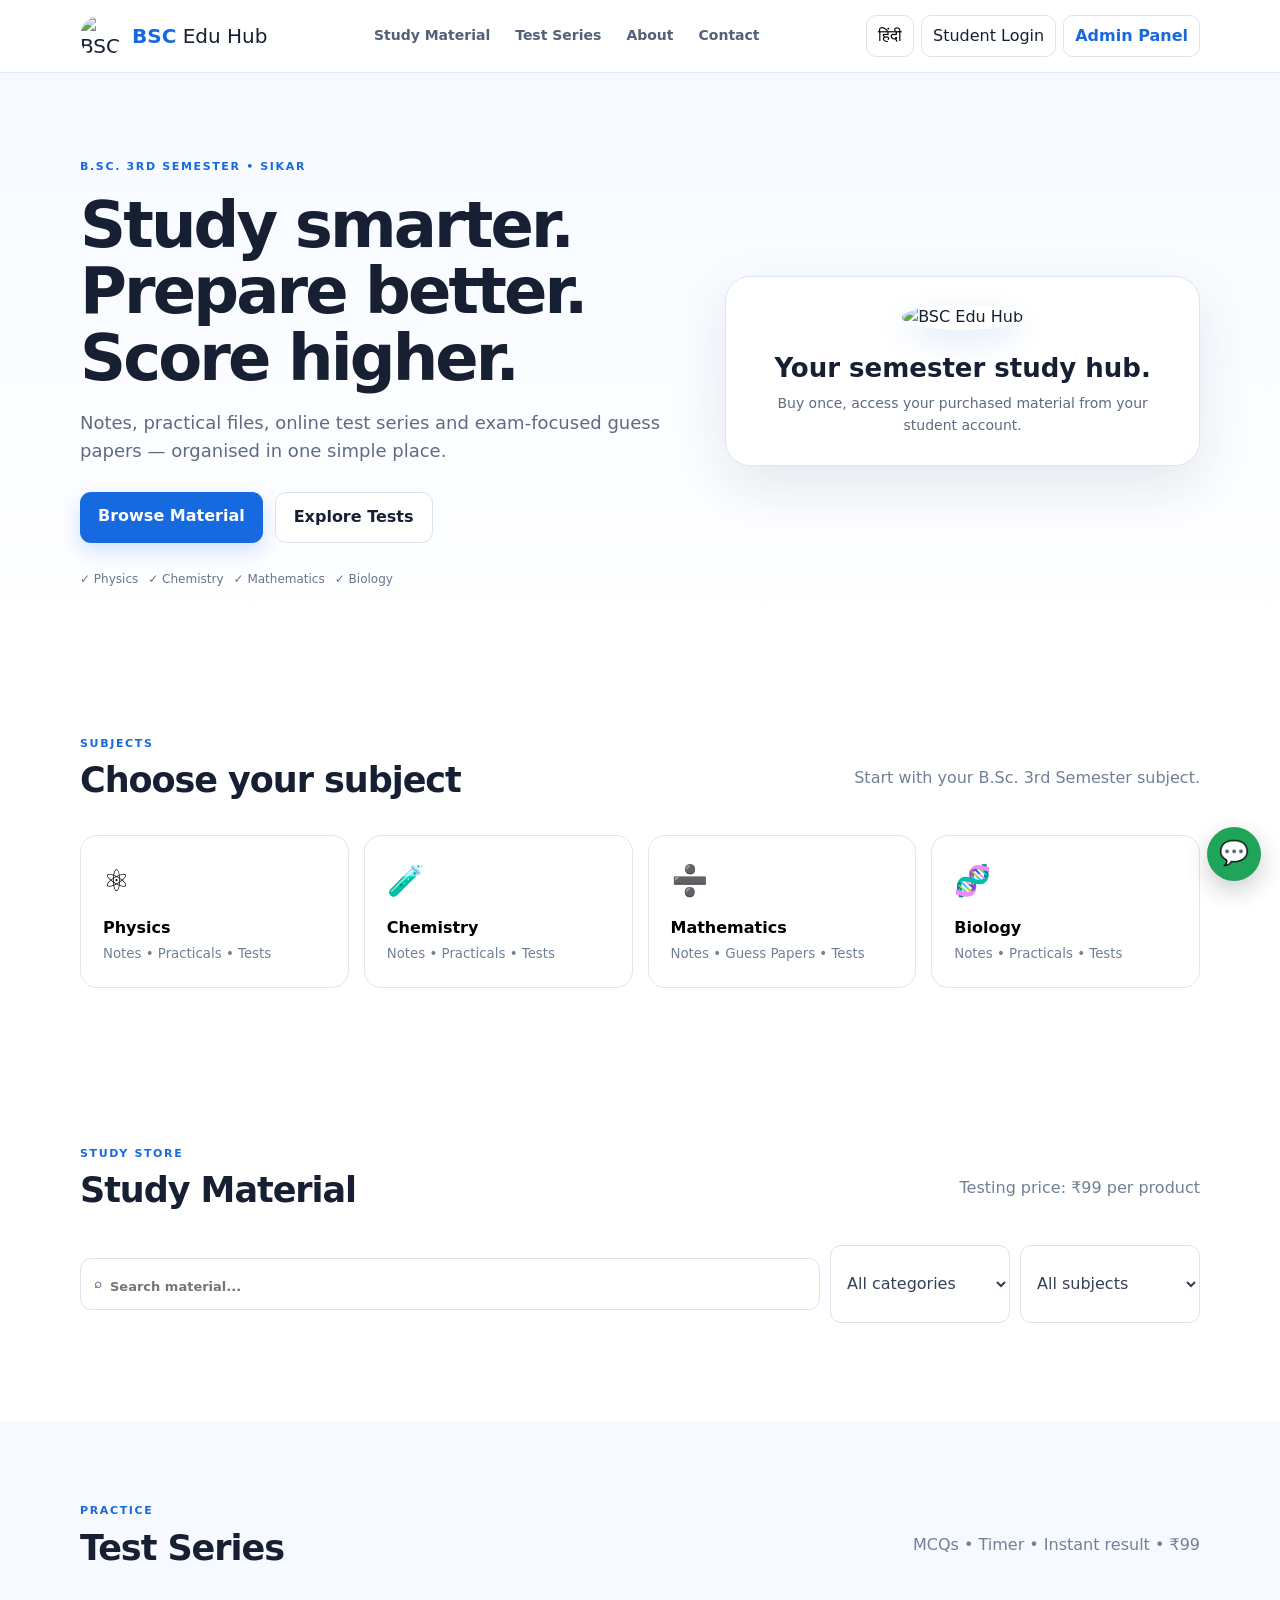
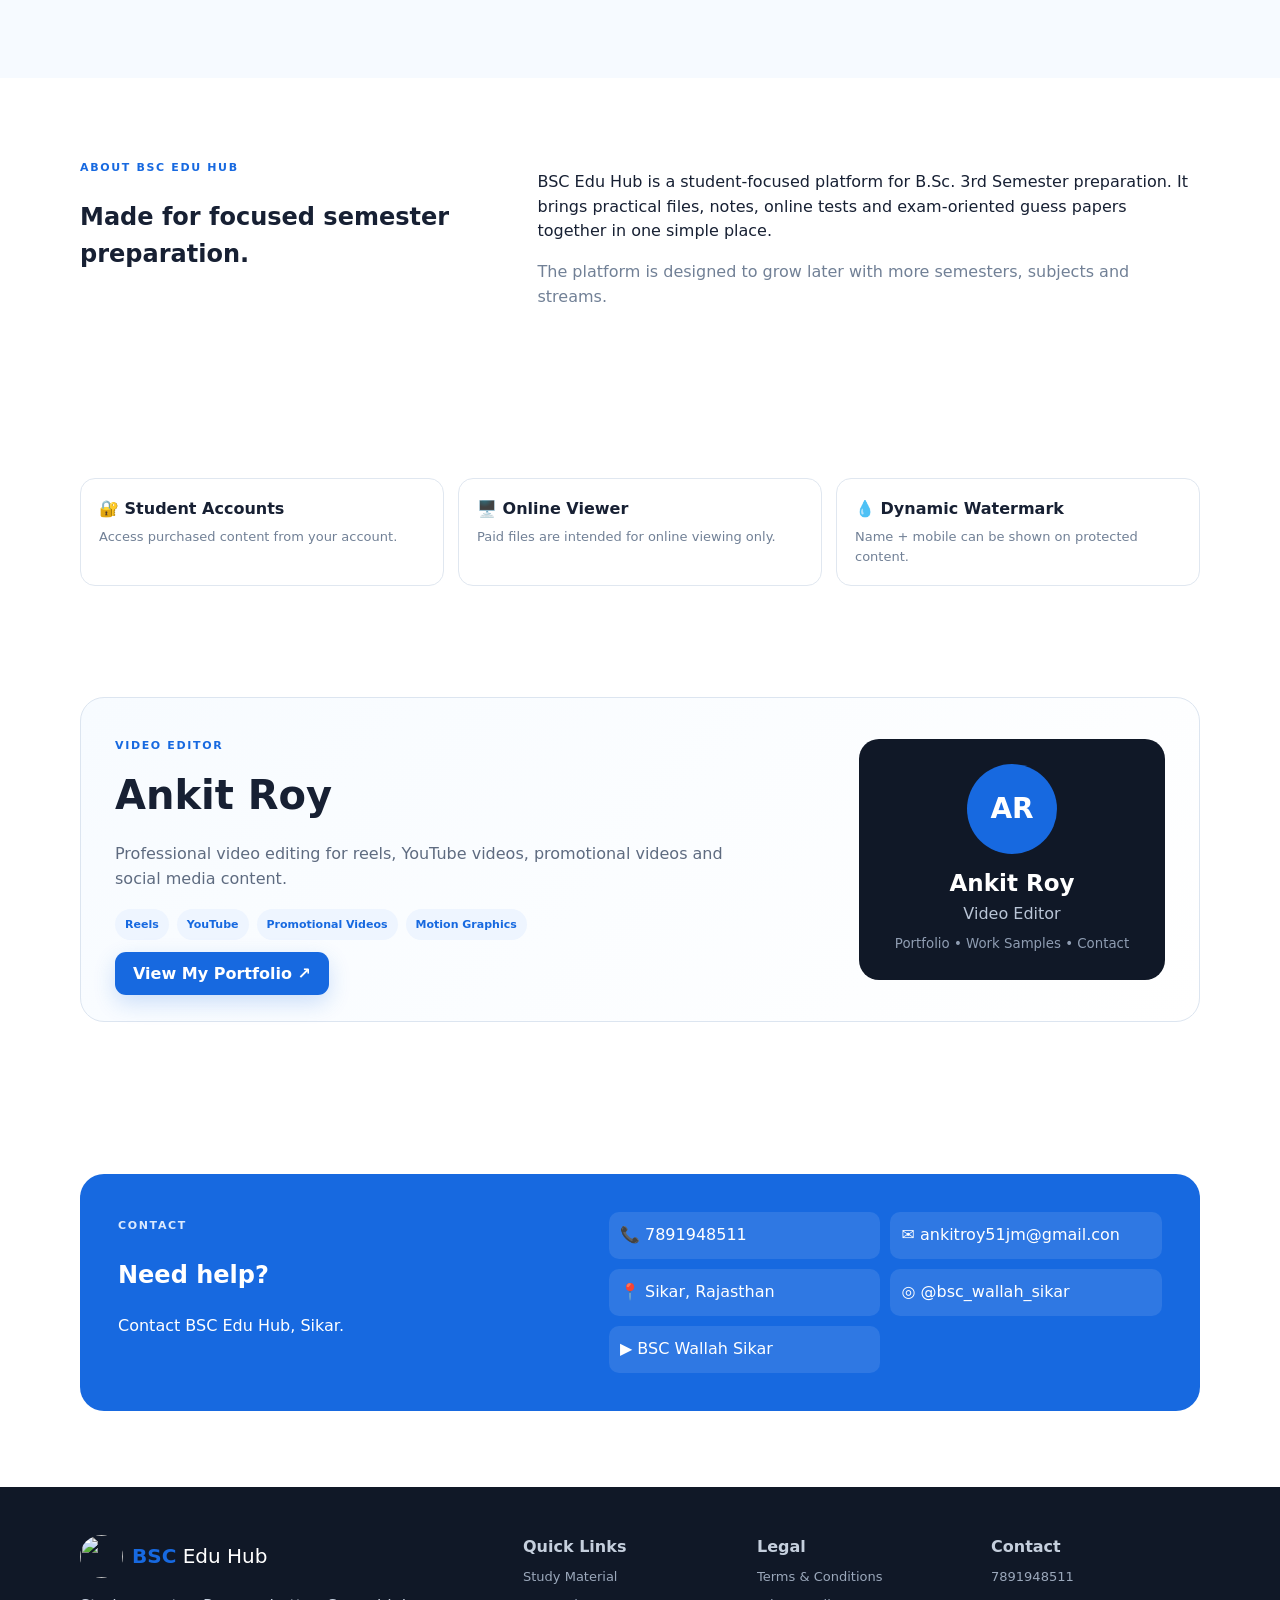
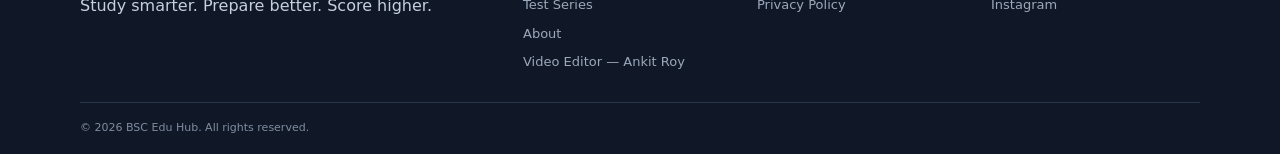
==== index.html @ 23638762 "Add files via upload" ====
<!doctype html>
<html lang="en">
<head>
<meta charset="utf-8">
<meta name="viewport" content="width=device-width,initial-scale=1">
<meta name="description" content="BSC Edu Hub — B.Sc. 3rd Semester study material, practical files, test series and exam guess papers.">
<title>BSC Edu Hub | B.Sc. 3rd Semester</title>
<link rel="icon" href="assets/bsc-edu-hub-logo.png">
<link rel="stylesheet" href="styles.css">
</head>
<body>
<header class="site-header">
  <div class="container nav">
    <a class="brand" href="#home"><img src="assets/bsc-edu-hub-logo.png" alt="BSC Edu Hub logo"><span><b>BSC</b> Edu Hub</span></a>
    <nav id="nav"><a href="#materials">Study Material</a><a href="#tests">Test Series</a><a href="#about">About</a><a href="#contact">Contact</a></nav>
    <div class="nav-actions"><button id="langBtn" class="ghost">हिंदी</button><a class="ghost" href="student.html">Student Login</a><a class="admin-pill" href="admin.html">Admin Panel</a><button id="menuBtn" class="menu">☰</button></div>
  </div>
</header>

<main id="home">
<section class="hero"><div class="container hero-grid">
  <div><span class="eyebrow">B.Sc. 3rd Semester • Sikar</span><h1>Study smarter. Prepare better. Score higher.</h1><p>Notes, practical files, online test series and exam-focused guess papers — organised in one simple place.</p><div class="actions"><a class="btn primary" href="#materials">Browse Material</a><a class="btn secondary" href="#tests">Explore Tests</a></div><div class="trust"><span>✓ Physics</span><span>✓ Chemistry</span><span>✓ Mathematics</span><span>✓ Biology</span></div></div>
  <div class="hero-card"><img src="assets/bsc-edu-hub-logo.png" alt="BSC Edu Hub"><h3>Your semester study hub.</h3><p>Buy once, access your purchased material from your student account.</p></div>
</div></section>

<section class="section"><div class="container"><div class="section-head"><div><span class="eyebrow">Subjects</span><h2>Choose your subject</h2></div><p>Start with your B.Sc. 3rd Semester subject.</p></div>
<div class="subject-grid">
<button class="subject-card" data-subject="Physics"><span>⚛️</span><b>Physics</b><small>Notes • Practicals • Tests</small></button>
<button class="subject-card" data-subject="Chemistry"><span>🧪</span><b>Chemistry</b><small>Notes • Practicals • Tests</small></button>
<button class="subject-card" data-subject="Mathematics"><span>➗</span><b>Mathematics</b><small>Notes • Guess Papers • Tests</small></button>
<button class="subject-card" data-subject="Biology"><span>🧬</span><b>Biology</b><small>Notes • Practicals • Tests</small></button>
</div></div></section>

<section class="section" id="materials"><div class="container">
<div class="section-head"><div><span class="eyebrow">Study Store</span><h2>Study Material</h2></div><p>Testing price: ₹99 per product</p></div>
<div class="toolbar"><label class="search">⌕ <input id="search" placeholder="Search material..."></label><select id="cat"><option value="all">All categories</option><option>Notes</option><option>Practical Files</option><option>Guess Papers</option></select><select id="sub"><option value="all">All subjects</option><option>Physics</option><option>Chemistry</option><option>Mathematics</option><option>Biology</option></select></div>
<div id="products" class="product-grid"></div>
</div></section>

<section class="section blue-bg" id="tests"><div class="container"><div class="section-head"><div><span class="eyebrow">Practice</span><h2>Test Series</h2></div><p>MCQs • Timer • Instant result • ₹99</p></div><div id="testsGrid" class="product-grid"></div></div></section>

<section class="section" id="about"><div class="container about-grid"><div><span class="eyebrow">About BSC Edu Hub</span><h2>Made for focused semester preparation.</h2></div><div><p>BSC Edu Hub is a student-focused platform for B.Sc. 3rd Semester preparation. It brings practical files, notes, online tests and exam-oriented guess papers together in one simple place.</p><p class="muted">The platform is designed to grow later with more semesters, subjects and streams.</p></div></div></section>

<section class="section"><div class="container feature-strip"><div><b>🔐 Student Accounts</b><span>Access purchased content from your account.</span></div><div><b>🖥️ Online Viewer</b><span>Paid files are intended for online viewing only.</span></div><div><b>💧 Dynamic Watermark</b><span>Name + mobile can be shown on protected content.</span></div></div></section>


<section class="section editor-section" id="editor">
  <div class="container editor-card">
    <div class="editor-copy">
      <span class="eyebrow">Video Editor</span>
      <h2>Ankit Roy</h2>
      <p>Professional video editing for reels, YouTube videos, promotional videos and social media content.</p>
      <div class="editor-tags"><span>Reels</span><span>YouTube</span><span>Promotional Videos</span><span>Motion Graphics</span></div>
      <a class="btn primary" href="https://ankitroy51jm.github.io/" target="_blank" rel="noopener">View My Portfolio ↗</a>
    </div>
    <div class="editor-visual">
      <div class="editor-avatar">AR</div>
      <b>Ankit Roy</b>
      <span>Video Editor</span>
      <small>Portfolio • Work Samples • Contact</small>
    </div>
  </div>
</section>

<section class="section" id="contact"><div class="container contact-card"><div><span class="eyebrow">Contact</span><h2>Need help?</h2><p>Contact BSC Edu Hub, Sikar.</p></div><div class="contact-items"><a href="tel:7891948511">📞 7891948511</a><a href="mailto:ankitroy51jm@gmail.con">✉️ ankitroy51jm@gmail.con</a><span>📍 Sikar, Rajasthan</span><a href="https://instagram.com/bsc_wallah_sikar" target="_blank">◎ @bsc_wallah_sikar</a><a href="https://youtube.com/@bscwallahsikar" target="_blank">▶ BSC Wallah Sikar</a></div></div></section>
</main>

<footer><div class="container footer-grid"><div><div class="brand footer-brand"><img src="assets/bsc-edu-hub-logo.png" alt=""><span><b>BSC</b> Edu Hub</span></div><p>Study smarter. Prepare better. Score higher.</p></div><div><b>Quick Links</b><a href="#materials">Study Material</a><a href="#tests">Test Series</a><a href="#about">About</a><a href="#editor">Video Editor — Ankit Roy</a></div><div><b>Legal</b><a href="terms.html">Terms & Conditions</a><a href="privacy.html">Privacy Policy</a></div><div><b>Contact</b><a href="tel:7891948511">7891948511</a><a href="https://instagram.com/bsc_wallah_sikar">Instagram</a></div></div><div class="container copyright">© 2026 BSC Edu Hub. All rights reserved.</div></footer>
<a class="whatsapp" href="https://wa.me/917891948511?text=Hello%20BSC%20Edu%20Hub%2C%20I%20need%20help." target="_blank">💬</a>

<div class="modal" id="productModal"><div class="modal-box"><button class="close" data-close>×</button><div id="productDetail"></div></div></div>
<script src="app.js"></script>
</body></html>
---- styles.css ----
*{box-sizing:border-box}html{scroll-behavior:smooth}body{margin:0;font-family:Inter,system-ui,-apple-system,"Segoe UI",sans-serif;color:#172033;background:#fff;line-height:1.55}a{text-decoration:none;color:inherit}button,input,select{font:inherit}.container{width:min(1120px,92%);margin:auto}.site-header{position:sticky;top:0;z-index:20;background:rgba(255,255,255,.96);backdrop-filter:blur(12px);border-bottom:1px solid #e5eaf2}.nav{height:72px;display:flex;align-items:center;justify-content:space-between;gap:20px}.brand{display:flex;align-items:center;gap:9px;font-size:20px}.brand img{width:43px;height:43px;object-fit:cover;border-radius:50%}.brand b{color:#1769e0}.nav nav{display:flex;gap:25px;font-size:14px;font-weight:700;color:#526078}.nav nav a:hover{color:#1769e0}.nav-actions{display:flex;gap:7px;align-items:center}.ghost,.admin-pill{border:1px solid #dbe3ee;background:#fff;padding:8px 11px;border-radius:10px;cursor:pointer}.admin-pill{color:#1769e0;font-weight:800}.menu{display:none;border:1px solid #dbe3ee;background:#fff;padding:8px 10px;border-radius:10px}.hero{padding:80px 0 65px;background:linear-gradient(#f6faff,#fff)}.hero-grid{display:grid;grid-template-columns:1.1fr .9fr;gap:65px;align-items:center}.eyebrow{font-size:11px;letter-spacing:.15em;text-transform:uppercase;font-weight:850;color:#1769e0}.hero h1{font-size:clamp(42px,5vw,64px);line-height:1.04;letter-spacing:-.045em;margin:14px 0}.hero p{font-size:18px;color:#5e6b80;max-width:650px}.actions{display:flex;gap:12px;margin:27px 0}.btn{border:0;border-radius:11px;padding:12px 18px;font-weight:800;cursor:pointer}.primary{background:#1769e0;color:#fff;box-shadow:0 8px 22px rgba(23,105,224,.2)}.secondary{background:#fff;border:1px solid #dbe3ee}.small{padding:8px 13px;background:#eef5ff;color:#1769e0}.full{width:100%}.trust{display:flex;gap:10px;flex-wrap:wrap;font-size:12px;color:#68758a}.hero-card{background:#fff;border:1px solid #dce5f0;border-radius:25px;padding:28px;box-shadow:0 22px 55px rgba(30,65,110,.11);text-align:center}.hero-card img{width:min(260px,75%);border-radius:50%;box-shadow:0 10px 30px rgba(23,105,224,.14)}.hero-card h3{font-size:26px;margin:18px 0 5px}.hero-card p{font-size:14px;margin:auto}.section{padding:76px 0}.section-head{display:flex;align-items:end;justify-content:space-between;gap:25px;margin-bottom:28px}.section-head h2,.about h2,.contact h2{font-size:35px;line-height:1.15;margin:6px 0;letter-spacing:-.03em}.section-head p,.muted{color:#718096}.subject-grid{display:grid;grid-template-columns:repeat(4,1fr);gap:15px}.subject-card{text-align:left;border:1px solid #e0e7f0;background:#fff;border-radius:17px;padding:22px;cursor:pointer}.subject-card:hover{border-color:#a9c8f2;transform:translateY(-2px)}.subject-card span{font-size:30px;display:block;margin-bottom:12px}.subject-card b,.subject-card small{display:block}.subject-card small{color:#718096;margin-top:3px}.toolbar{display:grid;grid-template-columns:1fr 180px 180px;gap:10px;margin-bottom:22px}.search{display:flex;align-items:center;gap:8px;border:1px solid #dbe3ee;border-radius:11px;padding:0 13px;color:#718096}.search input{border:0;outline:0;padding:12px 0;width:100%}.toolbar select{border:1px solid #dbe3ee;border-radius:11px;background:#fff;padding:12px;color:#344054}.product-grid{display:grid;grid-template-columns:repeat(3,1fr);gap:15px}.product-card{border:1px solid #e0e7f0;border-radius:17px;padding:20px;display:flex;flex-direction:column;min-height:245px}.product-icon{font-size:30px}.product-icon.big{font-size:46px}.tag{display:inline-block;width:max-content;background:#eef5ff;color:#1769e0;border-radius:99px;padding:4px 8px;font-size:10px;font-weight:850;margin:13px 0 7px}.product-card h3{font-size:17px;line-height:1.3;margin:0 0 7px}.product-card p{font-size:13px;color:#718096}.card-bottom,.purchase{display:flex;justify-content:space-between;align-items:center;margin-top:auto;padding-top:16px}.blue-bg{background:#f6faff}.about-grid{display:grid;grid-template-columns:.75fr 1.25fr;gap:60px}.about p{font-size:17px}.feature-strip{display:grid;grid-template-columns:repeat(3,1fr);gap:14px}.feature-strip div{border:1px solid #e0e7f0;border-radius:15px;padding:18px}.feature-strip b,.feature-strip span{display:block}.feature-strip span{color:#718096;font-size:13px;margin-top:5px}.contact-card{background:#1769e0;color:#fff;border-radius:24px;padding:38px;display:grid;grid-template-columns:1fr 1.2fr;gap:30px}.contact-card .eyebrow{color:#dbeafe}.contact-items{display:grid;grid-template-columns:1fr 1fr;gap:10px}.contact-items a,.contact-items span{background:rgba(255,255,255,.1);padding:11px;border-radius:10px}footer{background:#101827;color:#c5cfdd;padding:48px 0 18px}.footer-grid{display:grid;grid-template-columns:2fr 1fr 1fr 1fr;gap:25px}.footer-grid a{display:block;color:#9ba8bb;font-size:13px;margin-top:8px}.footer-brand{color:#fff}.copyright{border-top:1px solid #283448;margin-top:30px;padding-top:16px;font-size:11px;color:#7f8ca0}.whatsapp{position:fixed;right:19px;bottom:19px;background:#1fa45a;color:#fff;width:54px;height:54px;border-radius:50%;display:grid;place-items:center;font-size:24px;box-shadow:0 9px 25px rgba(0,0,0,.2);z-index:30}.modal{position:fixed;inset:0;background:rgba(10,20,35,.55);display:none;align-items:center;justify-content:center;padding:18px;z-index:50}.modal.open{display:flex}.modal-box{position:relative;width:min(600px,100%);max-height:91vh;overflow:auto;background:#fff;border-radius:20px;padding:28px;box-shadow:0 30px 80px rgba(0,0,0,.25)}.modal-box.wide{width:min(1000px,100%)}.close{position:absolute;right:14px;top:12px;border:0;background:#f0f3f7;border-radius:50%;width:34px;height:34px;font-size:22px;cursor:pointer}.tabs{display:flex;gap:5px;background:#f1f4f8;padding:4px;border-radius:11px;margin:18px 0}.tab{flex:1;border:0;background:transparent;padding:9px;border-radius:8px;cursor:pointer}.tab.active{background:#fff;font-weight:800;box-shadow:0 2px 8px #dfe5ed}.hidden{display:none}label{display:block;font-size:13px;font-weight:750;margin:13px 0}label input{display:block;width:100%;border:1px solid #dbe3ee;border-radius:10px;padding:12px;margin-top:6px;outline:0}.form-msg{font-size:13px;color:#1769e0}.notice,.admin-note{margin-top:16px;background:#f6faff;border:1px solid #dce9fa;border-radius:12px;padding:13px;font-size:12px;color:#5d6b80}.preview{background:#f6f8fb;border:1px dashed #cbd6e5;border-radius:13px;padding:35px;text-align:center;color:#718096;margin:20px 0}.purchase b{font-size:25px}.admin-header{display:flex;justify-content:space-between;align-items:flex-start;gap:20px}.status{font-size:12px;background:#fff7df;color:#8a6500;border:1px solid #f1dc9c;padding:7px 10px;border-radius:99px}.admin-grid{display:grid;grid-template-columns:180px 1fr;gap:20px;margin-top:25px}.admin-side{border-right:1px solid #e4e9f1;padding-right:12px}.side{width:100%;text-align:left;border:0;background:#fff;padding:11px;border-radius:9px;cursor:pointer;margin-bottom:5px;color:#526078}.side.active{background:#eef5ff;color:#1769e0;font-weight:800}.admin-title{display:flex;justify-content:space-between;align-items:center;gap:15px}.admin-title h3{margin:0}.table{border:1px solid #e1e7ef;border-radius:13px;overflow:auto;margin-top:18px}.tr{display:grid;grid-template-columns:2fr 1fr 1fr 80px;gap:10px;padding:12px 14px;border-bottom:1px solid #edf0f5;font-size:12px;min-width:620px}.tr:last-child{border:0}.th{font-weight:800;background:#f7f9fc}.stats{display:grid;grid-template-columns:repeat(4,1fr);gap:10px}.stats div{border:1px solid #e1e7ef;border-radius:13px;padding:18px}.stats b,.stats span{display:block}.stats b{font-size:25px}.stats span{font-size:12px;color:#718096;margin-top:4px}.empty{padding:35px;border:1px dashed #cbd6e5;border-radius:13px;text-align:center;color:#718096}.mobile-open{display:flex!important}@media(max-width:850px){.hero-grid,.about-grid,.contact-card{grid-template-columns:1fr}.subject-grid{grid-template-columns:1fr 1fr}.product-grid{grid-template-columns:1fr 1fr}.toolbar{grid-template-columns:1fr 1fr}.search{grid-column:1/-1}.feature-strip{grid-template-columns:1fr}.footer-grid{grid-template-columns:1fr 1fr}.nav nav{display:none}.nav nav.mobile-open{position:absolute;top:72px;left:0;right:0;background:#fff;padding:16px 4%;display:flex;flex-direction:column;border-bottom:1px solid #e5eaf2}.menu{display:block}.admin-grid{grid-template-columns:1fr}.admin-side{border-right:0;border-bottom:1px solid #e5eaf2;padding:0 0 10px;display:flex;gap:5px;overflow:auto}.side{white-space:nowrap;width:auto}}@media(max-width:560px){.nav{height:64px}.brand{font-size:16px}.brand img{width:36px;height:36px}.nav-actions .admin-pill{display:none}.hero{padding-top:55px}.hero h1{font-size:41px}.section{padding:55px 0}.section-head{display:block}.section-head p{margin-top:8px}.subject-grid,.product-grid,.footer-grid,.contact-items,.stats{grid-template-columns:1fr}.toolbar{grid-template-columns:1fr}.search{grid-column:auto}.actions{flex-direction:column}.admin-title{display:block}.admin-title .btn{margin-top:12px}.contact-card{padding:28px}}


/* v4: Video Editor + portal/admin UI */
.editor-section{padding-top:35px}
.editor-card{display:grid;grid-template-columns:1.4fr .6fr;gap:30px;align-items:center;border:1px solid #dce5f0;border-radius:24px;padding:34px;background:linear-gradient(135deg,#f7fbff,#fff)}
.editor-copy h2{font-size:40px;margin:7px 0}
.editor-copy p{color:#5e6b80;max-width:650px;font-size:16px}
.editor-tags{display:flex;flex-wrap:wrap;gap:8px;margin:18px 0 22px}
.editor-tags span{padding:7px 10px;background:#eef5ff;color:#1769e0;border-radius:99px;font-size:11px;font-weight:800}
.editor-visual{min-height:220px;border-radius:20px;background:#101827;color:#fff;display:flex;flex-direction:column;align-items:center;justify-content:center;text-align:center;padding:25px}
.editor-avatar{width:90px;height:90px;border-radius:50%;display:grid;place-items:center;background:#1769e0;font-size:28px;font-weight:900;margin-bottom:12px}
.editor-visual b{font-size:23px}.editor-visual span{color:#b9c5d6}.editor-visual small{margin-top:8px;color:#8f9db2}
.portal-layout{display:grid;grid-template-columns:1.2fr .8fr;gap:20px;align-items:start}
.portal-card{background:#fff;border:1px solid #dce5f0;border-radius:20px;padding:28px;box-shadow:0 15px 45px rgba(30,65,110,.07)}
.portal-card h1{font-size:40px;line-height:1.1;margin:8px 0}
.account-card{min-height:280px}
.account-profile{display:flex;gap:14px;align-items:center;padding:15px;border:1px solid #e1e7ef;border-radius:14px;margin:18px 0}
.account-avatar{width:52px;height:52px;border-radius:50%;background:#eef5ff;color:#1769e0;display:grid;place-items:center;font-weight:900;font-size:20px}
.account-profile h3{margin:0 0 3px}.account-profile p{margin:2px 0;color:#718096;font-size:12px}
.admin-login{width:min(520px,100%);margin:30px auto}
.admin-login h1{font-size:40px;margin:8px 0}
.quick-actions{display:flex;flex-wrap:wrap;gap:10px;margin-top:18px}
.form-card{margin-top:18px;padding:20px;border:1px solid #dce5f0;border-radius:14px;background:#f8fbff}
.form-grid{display:grid;grid-template-columns:1fr 1fr;gap:0 14px}
.form-actions{display:flex;gap:10px;margin-top:8px}
.tr-material{grid-template-columns:2fr 1fr 1fr 80px 85px}
.tr-test{grid-template-columns:2fr 1fr 90px 80px 85px}
.tr-student{grid-template-columns:1.4fr 1fr 1fr 1fr 85px}
code{background:#eef2f7;padding:2px 5px;border-radius:5px}
@media(max-width:850px){.editor-card,.portal-layout{grid-template-columns:1fr}.form-grid{grid-template-columns:1fr}.tr-material,.tr-test,.tr-student{min-width:720px}}
@media(max-width:560px){.editor-copy h2,.portal-card h1,.admin-login h1{font-size:32px}.editor-card{padding:24px}}
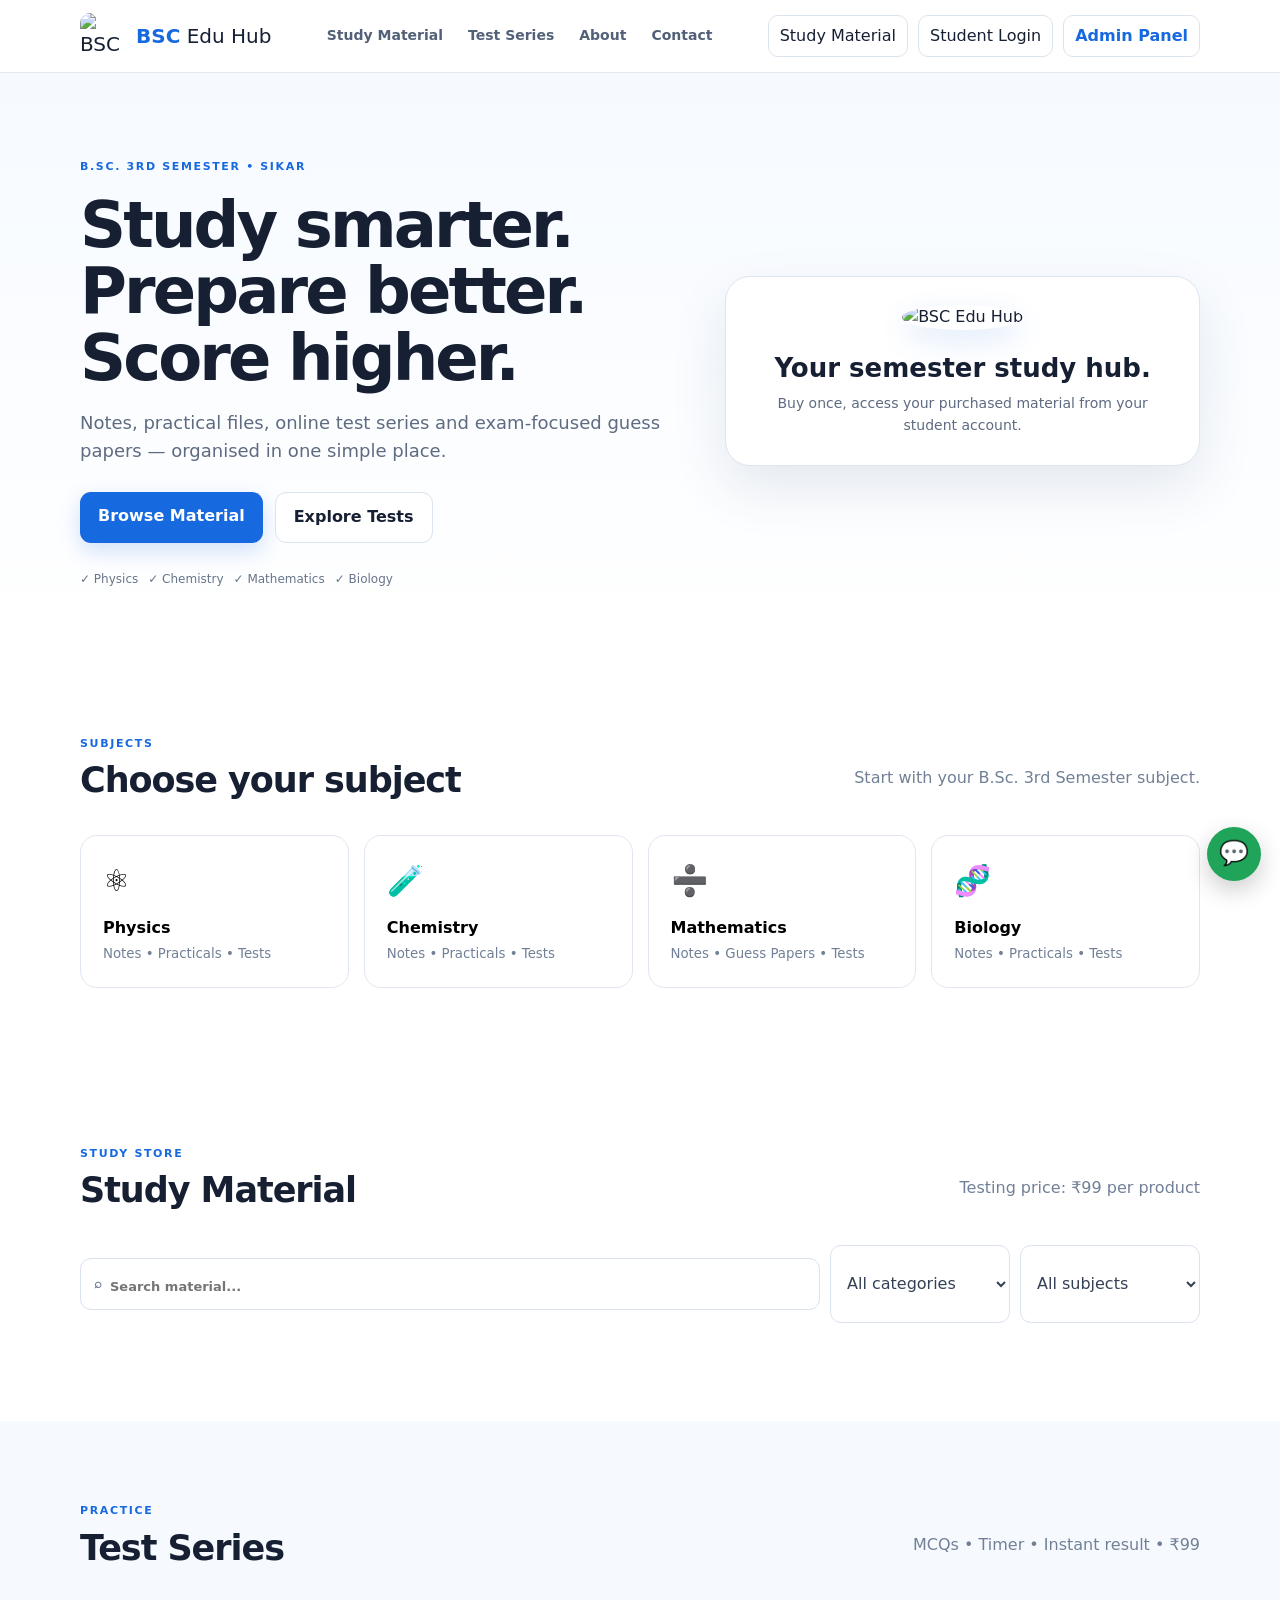
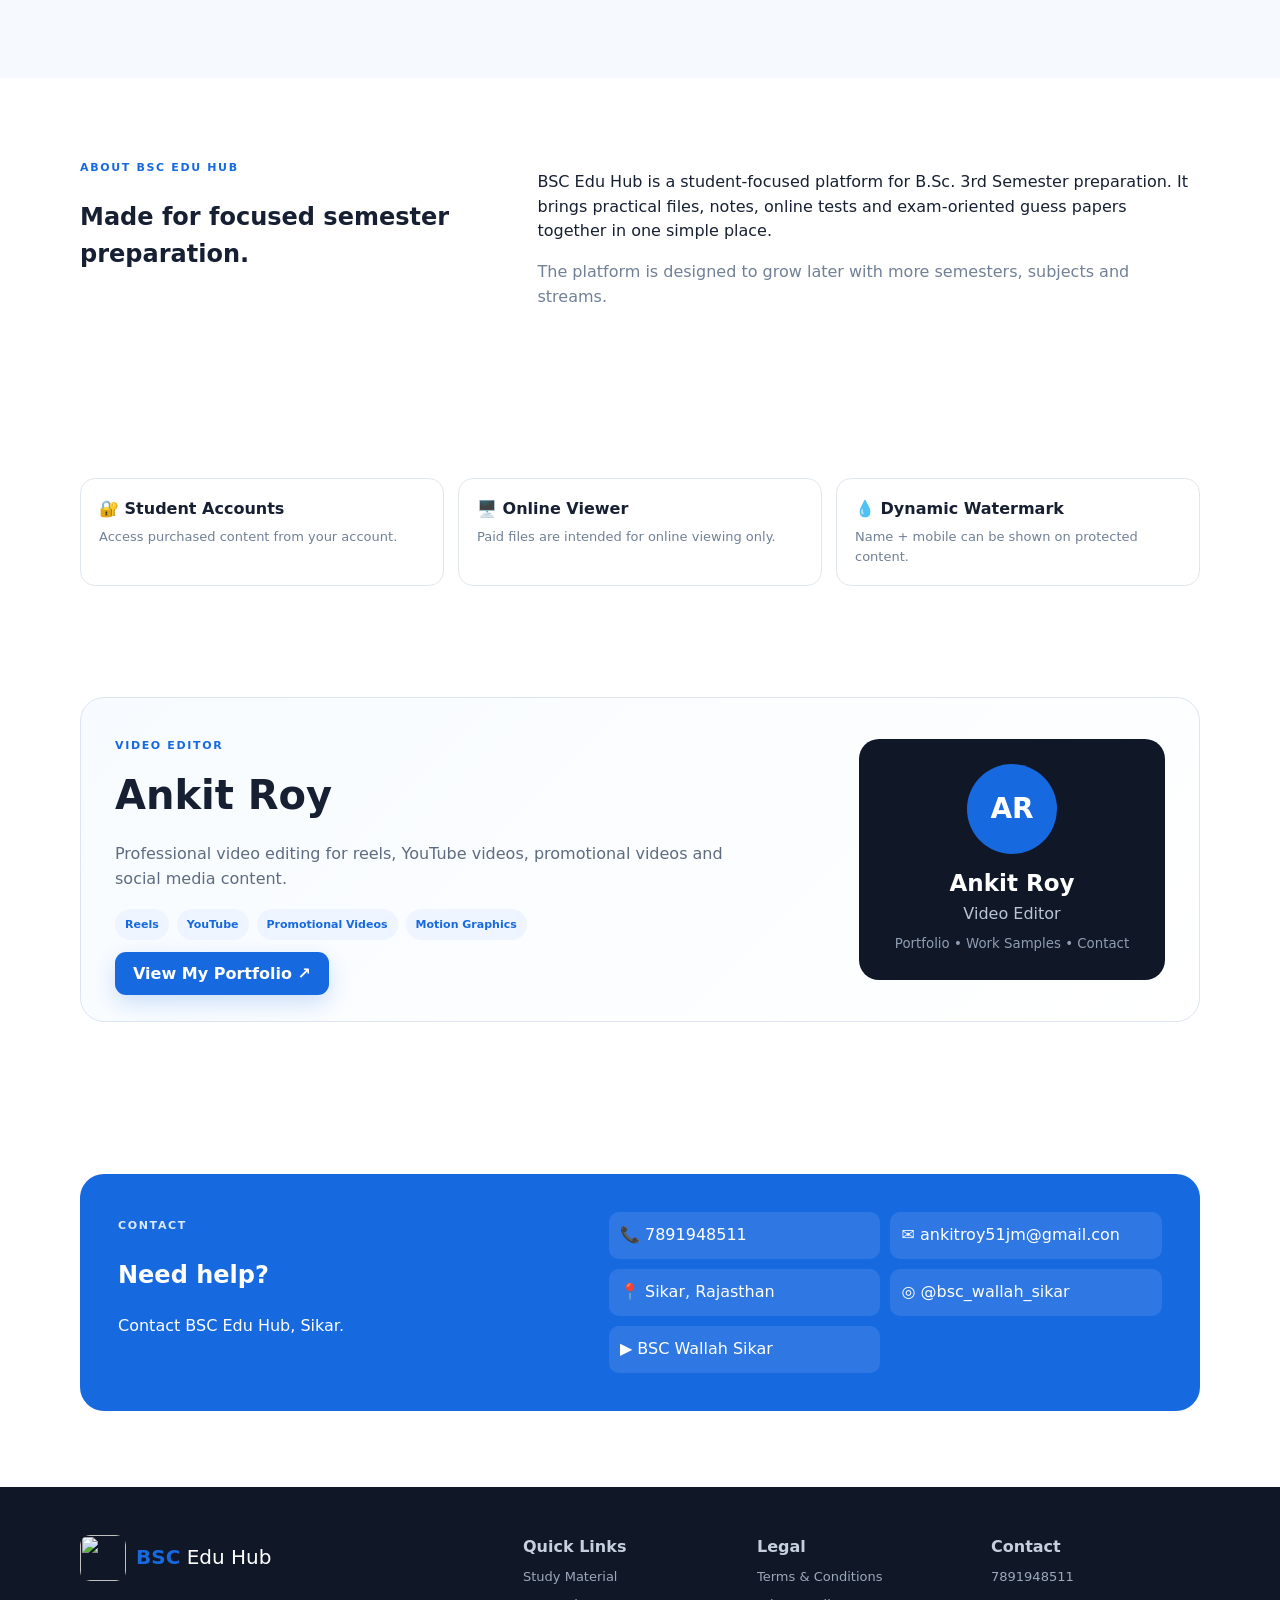
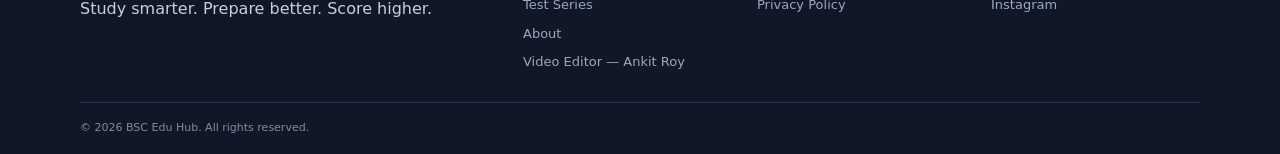
==== commit 6e3ee989: "Add files via upload" ====
--- a/index.html
+++ b/index.html
@@ -5,22 +5,27 @@
 <meta name="viewport" content="width=device-width,initial-scale=1">
 <meta name="description" content="BSC Edu Hub — B.Sc. 3rd Semester study material, practical files, test series and exam guess papers.">
 <title>BSC Edu Hub | B.Sc. 3rd Semester</title>
-<link rel="icon" href="assets/bsc-edu-hub-logo.png">
+<link rel="icon" href="assets/logo.png">
 <link rel="stylesheet" href="styles.css">
 </head>
 <body>
 <header class="site-header">
   <div class="container nav">
-    <a class="brand" href="#home"><img src="assets/bsc-edu-hub-logo.png" alt="BSC Edu Hub logo"><span><b>BSC</b> Edu Hub</span></a>
+    <a class="brand" href="#home"><img src="assets/logo.png" alt="BSC Edu Hub logo"><span><b>BSC</b> Edu Hub</span></a>
     <nav id="nav"><a href="#materials">Study Material</a><a href="#tests">Test Series</a><a href="#about">About</a><a href="#contact">Contact</a></nav>
-    <div class="nav-actions"><button id="langBtn" class="ghost">हिंदी</button><a class="ghost" href="student.html">Student Login</a><a class="admin-pill" href="admin.html">Admin Panel</a><button id="menuBtn" class="menu">☰</button></div>
+    <div class="nav-actions">
+<a class="ghost" href="#materials">Study Material</a>
+<a class="ghost" href="student.html">Student Login</a>
+<a class="admin-pill" href="admin.html">Admin Panel</a>
+<button id="menuBtn" class="menu">☰</button>
+</div>
   </div>
 </header>
 
 <main id="home">
 <section class="hero"><div class="container hero-grid">
   <div><span class="eyebrow">B.Sc. 3rd Semester • Sikar</span><h1>Study smarter. Prepare better. Score higher.</h1><p>Notes, practical files, online test series and exam-focused guess papers — organised in one simple place.</p><div class="actions"><a class="btn primary" href="#materials">Browse Material</a><a class="btn secondary" href="#tests">Explore Tests</a></div><div class="trust"><span>✓ Physics</span><span>✓ Chemistry</span><span>✓ Mathematics</span><span>✓ Biology</span></div></div>
-  <div class="hero-card"><img src="assets/bsc-edu-hub-logo.png" alt="BSC Edu Hub"><h3>Your semester study hub.</h3><p>Buy once, access your purchased material from your student account.</p></div>
+  <div class="hero-card"><img src="assets/logo.png" alt="BSC Edu Hub"><h3>Your semester study hub.</h3><p>Buy once, access your purchased material from your student account.</p></div>
 </div></section>
 
 <section class="section"><div class="container"><div class="section-head"><div><span class="eyebrow">Subjects</span><h2>Choose your subject</h2></div><p>Start with your B.Sc. 3rd Semester subject.</p></div>
@@ -65,7 +70,7 @@
 <section class="section" id="contact"><div class="container contact-card"><div><span class="eyebrow">Contact</span><h2>Need help?</h2><p>Contact BSC Edu Hub, Sikar.</p></div><div class="contact-items"><a href="tel:7891948511">📞 7891948511</a><a href="mailto:ankitroy51jm@gmail.con">✉️ ankitroy51jm@gmail.con</a><span>📍 Sikar, Rajasthan</span><a href="https://instagram.com/bsc_wallah_sikar" target="_blank">◎ @bsc_wallah_sikar</a><a href="https://youtube.com/@bscwallahsikar" target="_blank">▶ BSC Wallah Sikar</a></div></div></section>
 </main>
 
-<footer><div class="container footer-grid"><div><div class="brand footer-brand"><img src="assets/bsc-edu-hub-logo.png" alt=""><span><b>BSC</b> Edu Hub</span></div><p>Study smarter. Prepare better. Score higher.</p></div><div><b>Quick Links</b><a href="#materials">Study Material</a><a href="#tests">Test Series</a><a href="#about">About</a><a href="#editor">Video Editor — Ankit Roy</a></div><div><b>Legal</b><a href="terms.html">Terms & Conditions</a><a href="privacy.html">Privacy Policy</a></div><div><b>Contact</b><a href="tel:7891948511">7891948511</a><a href="https://instagram.com/bsc_wallah_sikar">Instagram</a></div></div><div class="container copyright">© 2026 BSC Edu Hub. All rights reserved.</div></footer>
+<footer><div class="container footer-grid"><div><div class="brand footer-brand"><img src="assets/logo.png" alt=""><span><b>BSC</b> Edu Hub</span></div><p>Study smarter. Prepare better. Score higher.</p></div><div><b>Quick Links</b><a href="#materials">Study Material</a><a href="#tests">Test Series</a><a href="#about">About</a><a href="#editor">Video Editor — Ankit Roy</a></div><div><b>Legal</b><a href="terms.html">Terms & Conditions</a><a href="privacy.html">Privacy Policy</a></div><div><b>Contact</b><a href="tel:7891948511">7891948511</a><a href="https://instagram.com/bsc_wallah_sikar">Instagram</a></div></div><div class="container copyright">© 2026 BSC Edu Hub. All rights reserved.</div></footer>
 <a class="whatsapp" href="https://wa.me/917891948511?text=Hello%20BSC%20Edu%20Hub%2C%20I%20need%20help." target="_blank">💬</a>
 
 <div class="modal" id="productModal"><div class="modal-box"><button class="close" data-close>×</button><div id="productDetail"></div></div></div>
--- a/styles.css
+++ b/styles.css
@@ -30,3 +30,9 @@
 code{background:#eef2f7;padding:2px 5px;border-radius:5px}
 @media(max-width:850px){.editor-card,.portal-layout{grid-template-columns:1fr}.form-grid{grid-template-columns:1fr}.tr-material,.tr-test,.tr-student{min-width:720px}}
 @media(max-width:560px){.editor-copy h2,.portal-card h1,.admin-login h1{font-size:32px}.editor-card{padding:24px}}
+
+/* v5: reliable logo + admin navigation */
+.brand{display:flex!important;align-items:center!important;gap:10px!important;text-decoration:none!important}
+.brand img{display:block!important;width:46px!important;height:46px!important;object-fit:contain!important;border-radius:10px!important}
+.site-header .nav-actions{display:flex!important;align-items:center!important;gap:10px!important}
+.admin-pill{display:inline-flex!important;align-items:center!important;justify-content:center!important;text-decoration:none!important}
